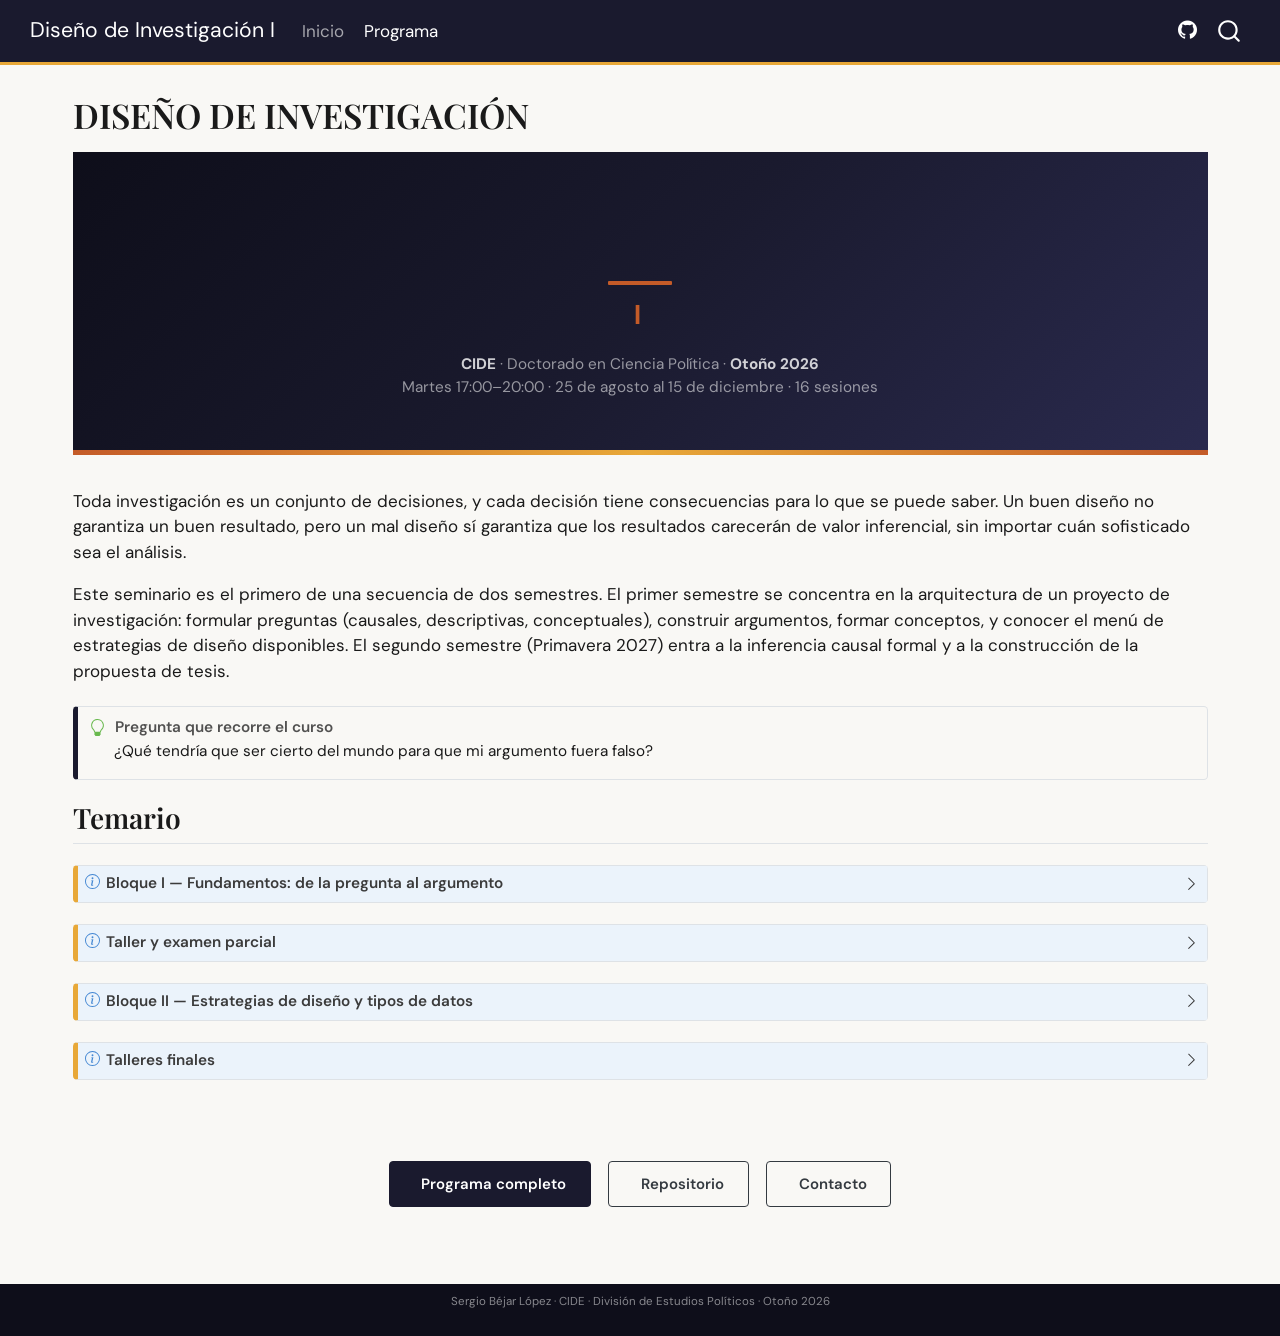
==== docs/index.html @ 7fee65a3 "Reestructurar a 14 sesiones: sesión 1 ligera, fusionar casos, agregar taller diagnóstico - Sesión 1 " ====
<!DOCTYPE html>
<html xmlns="http://www.w3.org/1999/xhtml" lang="es" xml:lang="es"><head>

<meta charset="utf-8">
<meta name="generator" content="quarto-1.7.32">

<meta name="viewport" content="width=device-width, initial-scale=1.0, user-scalable=yes">


<title>Diseño de Investigación I</title>
<style>
code{white-space: pre-wrap;}
span.smallcaps{font-variant: small-caps;}
div.columns{display: flex; gap: min(4vw, 1.5em);}
div.column{flex: auto; overflow-x: auto;}
div.hanging-indent{margin-left: 1.5em; text-indent: -1.5em;}
ul.task-list{list-style: none;}
ul.task-list li input[type="checkbox"] {
  width: 0.8em;
  margin: 0 0.8em 0.2em -1em; /* quarto-specific, see https://github.com/quarto-dev/quarto-cli/issues/4556 */ 
  vertical-align: middle;
}
</style>


<script src="site_libs/quarto-nav/quarto-nav.js"></script>
<script src="site_libs/clipboard/clipboard.min.js"></script>
<script src="site_libs/quarto-search/autocomplete.umd.js"></script>
<script src="site_libs/quarto-search/fuse.min.js"></script>
<script src="site_libs/quarto-search/quarto-search.js"></script>
<meta name="quarto:offset" content="./">
<script src="site_libs/quarto-html/quarto.js" type="module"></script>
<script src="site_libs/quarto-html/tabsets/tabsets.js" type="module"></script>
<script src="site_libs/quarto-html/popper.min.js"></script>
<script src="site_libs/quarto-html/tippy.umd.min.js"></script>
<script src="site_libs/quarto-html/anchor.min.js"></script>
<link href="site_libs/quarto-html/tippy.css" rel="stylesheet">
<link href="site_libs/quarto-html/quarto-syntax-highlighting-37eea08aefeeee20ff55810ff984fec1.css" rel="stylesheet" id="quarto-text-highlighting-styles">
<script src="site_libs/bootstrap/bootstrap.min.js"></script>
<link href="site_libs/bootstrap/bootstrap-icons.css" rel="stylesheet">
<link href="site_libs/bootstrap/bootstrap-462fdce19197b7174d4a415b400f97ed.min.css" rel="stylesheet" append-hash="true" id="quarto-bootstrap" data-mode="light">
<script id="quarto-search-options" type="application/json">{
  "location": "navbar",
  "copy-button": false,
  "collapse-after": 3,
  "panel-placement": "end",
  "type": "overlay",
  "limit": 50,
  "keyboard-shortcut": [
    "f",
    "/",
    "s"
  ],
  "show-item-context": false,
  "language": {
    "search-no-results-text": "Sin resultados",
    "search-matching-documents-text": "documentos encontrados",
    "search-copy-link-title": "Copiar el enlace en la búsqueda",
    "search-hide-matches-text": "Ocultar resultados adicionales",
    "search-more-match-text": "resultado adicional en este documento",
    "search-more-matches-text": "resultados adicionales en este documento",
    "search-clear-button-title": "Borrar",
    "search-text-placeholder": "",
    "search-detached-cancel-button-title": "Cancelar",
    "search-submit-button-title": "Enviar",
    "search-label": "Buscar"
  }
}</script>


</head>

<body class="nav-fixed quarto-light">

<div id="quarto-search-results"></div>
  <header id="quarto-header" class="headroom fixed-top">
    <nav class="navbar navbar-expand-lg " data-bs-theme="dark">
      <div class="navbar-container container-fluid">
      <div class="navbar-brand-container mx-auto">
    <a class="navbar-brand" href="./index.html">
    <span class="navbar-title">Diseño de Investigación I</span>
    </a>
  </div>
            <div id="quarto-search" class="" title="Buscar"></div>
          <button class="navbar-toggler" type="button" data-bs-toggle="collapse" data-bs-target="#navbarCollapse" aria-controls="navbarCollapse" role="menu" aria-expanded="false" aria-label="Navegación de palanca" onclick="if (window.quartoToggleHeadroom) { window.quartoToggleHeadroom(); }">
  <span class="navbar-toggler-icon"></span>
</button>
          <div class="collapse navbar-collapse" id="navbarCollapse">
            <ul class="navbar-nav navbar-nav-scroll me-auto">
  <li class="nav-item">
    <a class="nav-link active" href="./index.html" aria-current="page"> 
<span class="menu-text">Inicio</span></a>
  </li>  
  <li class="nav-item">
    <a class="nav-link" href="./programa.html"> 
<span class="menu-text">Programa</span></a>
  </li>  
</ul>
            <ul class="navbar-nav navbar-nav-scroll ms-auto">
  <li class="nav-item compact">
    <a class="nav-link" href="https://github.com/Sergio-Bejar/diseno-investigacion"> <i class="bi bi-github" role="img" aria-label="GitHub">
</i> 
<span class="menu-text"></span></a>
  </li>  
</ul>
          </div> <!-- /navcollapse -->
            <div class="quarto-navbar-tools">
</div>
      </div> <!-- /container-fluid -->
    </nav>
</header>
<!-- content -->
<div id="quarto-content" class="quarto-container page-columns page-rows-contents page-layout-full page-navbar">
<!-- sidebar -->
<!-- margin-sidebar -->
    
<!-- main -->
<main class="content column-page" id="quarto-document-content"><header id="title-block-header" class="quarto-title-block"><h1 class="title display-7">DISEÑO DE INVESTIGACIÓN</h1></header>




<div class="course-hero">
  
  <div class="accent-line"></div>
  <div class="numeral">I</div>
  <div class="meta">
    <strong>CIDE</strong> · Doctorado en Ciencia Política · <strong>Otoño 2026</strong><br>
    Martes 17:00–20:00 · 25 de agosto al 15 de diciembre · 16 sesiones
  </div>
</div>
<p>Toda investigación es un conjunto de decisiones, y cada decisión tiene consecuencias para lo que se puede saber. Un buen diseño no garantiza un buen resultado, pero un mal diseño sí garantiza que los resultados carecerán de valor inferencial, sin importar cuán sofisticado sea el análisis.</p>
<p>Este seminario es el primero de una secuencia de dos semestres. El primer semestre se concentra en la arquitectura de un proyecto de investigación: formular preguntas (causales, descriptivas, conceptuales), construir argumentos, formar conceptos, y conocer el menú de estrategias de diseño disponibles. El segundo semestre (Primavera 2027) entra a la inferencia causal formal y a la construcción de la propuesta de tesis.</p>
<div class="callout callout-style-simple callout-tip callout-titled">
<div class="callout-header d-flex align-content-center">
<div class="callout-icon-container">
<i class="callout-icon"></i>
</div>
<div class="callout-title-container flex-fill">
Pregunta que recorre el curso
</div>
</div>
<div class="callout-body-container callout-body">
<p>¿Qué tendría que ser cierto del mundo para que mi argumento fuera falso?</p>
</div>
</div>
<section id="temario" class="level2">
<h2 class="anchored" data-anchor-id="temario">Temario</h2>
<div class="callout callout-style-default callout-note callout-titled">
<div class="callout-header d-flex align-content-center" data-bs-toggle="collapse" data-bs-target=".callout-2-contents" aria-controls="callout-2" aria-expanded="false" aria-label="Toggle callout">
<div class="callout-icon-container">
<i class="callout-icon"></i>
</div>
<div class="callout-title-container flex-fill">
Bloque I — Fundamentos: de la pregunta al argumento
</div>
<div class="callout-btn-toggle d-inline-block border-0 py-1 ps-1 pe-0 float-end"><i class="callout-toggle"></i></div>
</div>
<div id="callout-2" class="callout-2-contents callout-collapse collapse">
<div class="callout-body-container callout-body">
<ul class="session-list">
  <li><span class="session-num">1</span> <span class="session-title">Presentación del curso</span>
    <div class="session-readings">Blair et al. (2023)</div>
    <div class="session-hint">Sesión ligera: presentaciones, temario, asignación de tesis doctoral</div></li>
  <li><span class="session-num">2</span> <span class="session-title">Epistemología y preguntas de investigación</span>
    <div class="session-readings">Weber (1917) · Popper (1959) · Geddes (2003)</div>
    <div class="session-hint">De la demarcación científica a la pregunta investigable</div></li>
  <li><span class="session-num">3</span> <span class="session-title">La revisión de literatura como argumento</span>
    <div class="session-readings">Knopf (2006) · Trachtenberg (2006) · Gerring (2012)</div>
    <div class="session-hint">No es un resumen: es identificar un hueco y justificar una contribución</div></li>
  <li><span class="session-num">4</span> <span class="session-title">Causalidad, mecanismos y contrafactuales</span>
    <div class="session-readings">Brady (2008) · Fearon (1991) · Morgan &amp; Winship (2015)</div>
    <div class="session-hint">¿Qué significa decir que X causa Y? Razonamiento contrafactual</div></li>
  <li><span class="session-num">5</span> <span class="session-title">Hipótesis y expectativas observables</span>
    <div class="session-readings">Geddes (2003) · KKV (1994) · Van Evera (1997)</div>
    <div class="session-hint">Derivar implicaciones comprobables y diseñar pruebas cruciales</div></li>
  <li><span class="session-num">6</span> <span class="session-title">Conceptos, medición y operacionalización</span>
    <div class="session-readings">Adcock &amp; Collier (2001) · Sartori (1970) · Gerring (2012)</div>
    <div class="session-hint">Los cuatro niveles de validez de constructo</div></li>
</ul>
</div>
</div>
</div>
<div class="callout callout-style-default callout-note callout-titled">
<div class="callout-header d-flex align-content-center" data-bs-toggle="collapse" data-bs-target=".callout-3-contents" aria-controls="callout-3" aria-expanded="false" aria-label="Toggle callout">
<div class="callout-icon-container">
<i class="callout-icon"></i>
</div>
<div class="callout-title-container flex-fill">
Taller y examen parcial
</div>
<div class="callout-btn-toggle d-inline-block border-0 py-1 ps-1 pe-0 float-end"><i class="callout-toggle"></i></div>
</div>
<div id="callout-3" class="callout-3-contents callout-collapse collapse">
<div class="callout-body-container callout-body">
<ul class="session-list">
  <li><span class="session-num">7</span> <span class="session-title">Taller intermedio: presentación de memos parciales</span>
    <div class="session-hint">Entrega: memo parcial (8–10 pp), 48 horas antes</div></li>
  <li><span class="session-num">8</span> <span class="session-title">El menú de diseños de investigación</span>
    <div class="session-readings">Blair et al. (2023) · Mahoney &amp; Goertz (2006)</div>
    <div class="session-hint">Familias de diseño y el trade-off validez interna/externa</div></li>
  <li><span class="parcial"><span class="session-num" style="background:#c45b28;">9</span> Examen parcial aplicado</span>
    <div class="session-hint">Diagnóstico de un diseño hipotético. Una hoja de conceptos permitida</div></li>
</ul>
</div>
</div>
</div>
<div class="callout callout-style-default callout-note callout-titled">
<div class="callout-header d-flex align-content-center" data-bs-toggle="collapse" data-bs-target=".callout-4-contents" aria-controls="callout-4" aria-expanded="false" aria-label="Toggle callout">
<div class="callout-icon-container">
<i class="callout-icon"></i>
</div>
<div class="callout-title-container flex-fill">
Bloque II — Estrategias de diseño y tipos de datos
</div>
<div class="callout-btn-toggle d-inline-block border-0 py-1 ps-1 pe-0 float-end"><i class="callout-toggle"></i></div>
</div>
<div id="callout-4" class="callout-4-contents callout-collapse collapse">
<div class="callout-body-container callout-body">
<ul class="session-list">
  <li><span class="session-num">10</span> <span class="session-title">Selección de casos, estudios de caso y process tracing</span>
    <div class="session-readings">Geddes (2003) · Gerring (2004) · Bennett &amp; Elman (2006)</div>
    <div class="session-hint">Selección en la VD, estudio de caso como inferencia causal</div></li>
  <li><span class="session-num">11</span> <span class="session-title">La lógica de la comparación estadística</span>
    <div class="session-readings">Achen (2005) · Snyder (2001) · KKV (1994)</div>
    <div class="session-hint">Entrega: análisis crítico de tesis doctoral (10–12 pp)</div></li>
  <li><span class="session-num">12</span> <span class="session-title">Datos, trabajo de campo y la lógica de los experimentos</span>
    <div class="session-readings">Kapiszewski et al. (2015) · Dunning (2012) · Gerber &amp; Green (2012)</div>
    <div class="session-hint">Fuentes de datos + aleatorización y experimentos naturales</div></li>
</ul>
</div>
</div>
</div>
<div class="callout callout-style-default callout-note callout-titled">
<div class="callout-header d-flex align-content-center" data-bs-toggle="collapse" data-bs-target=".callout-5-contents" aria-controls="callout-5" aria-expanded="false" aria-label="Toggle callout">
<div class="callout-icon-container">
<i class="callout-icon"></i>
</div>
<div class="callout-title-container flex-fill">
Talleres finales
</div>
<div class="callout-btn-toggle d-inline-block border-0 py-1 ps-1 pe-0 float-end"><i class="callout-toggle"></i></div>
</div>
<div id="callout-5" class="callout-5-contents callout-collapse collapse">
<div class="callout-body-container callout-body">
<ul class="session-list">
  <li><span class="session-num">13</span> <span class="session-title">Taller de diagnóstico de memos</span>
    <div class="session-hint">Retroalimentación grupal antes de la entrega final</div></li>
  <li><span class="session-num">14</span> <span class="session-title">Taller final: presentación de memos de diseño de investigación</span>
    <div class="session-hint">Entrega: memo de diseño de investigación final (15–20 pp), 48 horas antes</div></li>
</ul>
</div>
</div>
</div>
<p><br></p>
<div class="action-bar">
  <a href="programa.html" class="btn btn-primary"><i class="fas fa-file-alt"></i>&nbsp; Programa completo</a>
  <a href="https://github.com/Sergio-Bejar/diseno-investigacion" class="btn btn-outline-dark" target="_blank"><i class="fab fa-github"></i>&nbsp; Repositorio</a>
  <a href="mailto:sergio.bejar@cide.edu" class="btn btn-outline-dark"><i class="fas fa-envelope"></i>&nbsp; Contacto</a>
</div>


</section>

</main> <!-- /main -->
<script id="quarto-html-after-body" type="application/javascript">
  window.document.addEventListener("DOMContentLoaded", function (event) {
    const icon = "";
    const anchorJS = new window.AnchorJS();
    anchorJS.options = {
      placement: 'right',
      icon: icon
    };
    anchorJS.add('.anchored');
    const isCodeAnnotation = (el) => {
      for (const clz of el.classList) {
        if (clz.startsWith('code-annotation-')) {                     
          return true;
        }
      }
      return false;
    }
    const onCopySuccess = function(e) {
      // button target
      const button = e.trigger;
      // don't keep focus
      button.blur();
      // flash "checked"
      button.classList.add('code-copy-button-checked');
      var currentTitle = button.getAttribute("title");
      button.setAttribute("title", "Copiado");
      let tooltip;
      if (window.bootstrap) {
        button.setAttribute("data-bs-toggle", "tooltip");
        button.setAttribute("data-bs-placement", "left");
        button.setAttribute("data-bs-title", "Copiado");
        tooltip = new bootstrap.Tooltip(button, 
          { trigger: "manual", 
            customClass: "code-copy-button-tooltip",
            offset: [0, -8]});
        tooltip.show();    
      }
      setTimeout(function() {
        if (tooltip) {
          tooltip.hide();
          button.removeAttribute("data-bs-title");
          button.removeAttribute("data-bs-toggle");
          button.removeAttribute("data-bs-placement");
        }
        button.setAttribute("title", currentTitle);
        button.classList.remove('code-copy-button-checked');
      }, 1000);
      // clear code selection
      e.clearSelection();
    }
    const getTextToCopy = function(trigger) {
        const codeEl = trigger.previousElementSibling.cloneNode(true);
        for (const childEl of codeEl.children) {
          if (isCodeAnnotation(childEl)) {
            childEl.remove();
          }
        }
        return codeEl.innerText;
    }
    const clipboard = new window.ClipboardJS('.code-copy-button:not([data-in-quarto-modal])', {
      text: getTextToCopy
    });
    clipboard.on('success', onCopySuccess);
    if (window.document.getElementById('quarto-embedded-source-code-modal')) {
      const clipboardModal = new window.ClipboardJS('.code-copy-button[data-in-quarto-modal]', {
        text: getTextToCopy,
        container: window.document.getElementById('quarto-embedded-source-code-modal')
      });
      clipboardModal.on('success', onCopySuccess);
    }
      var localhostRegex = new RegExp(/^(?:http|https):\/\/localhost\:?[0-9]*\//);
      var mailtoRegex = new RegExp(/^mailto:/);
        var filterRegex = new RegExp("https:\/\/sergio-bejar\.github\.io\/diseno-investigacion\/");
      var isInternal = (href) => {
          return filterRegex.test(href) || localhostRegex.test(href) || mailtoRegex.test(href);
      }
      // Inspect non-navigation links and adorn them if external
     var links = window.document.querySelectorAll('a[href]:not(.nav-link):not(.navbar-brand):not(.toc-action):not(.sidebar-link):not(.sidebar-item-toggle):not(.pagination-link):not(.no-external):not([aria-hidden]):not(.dropdown-item):not(.quarto-navigation-tool):not(.about-link)');
      for (var i=0; i<links.length; i++) {
        const link = links[i];
        if (!isInternal(link.href)) {
          // undo the damage that might have been done by quarto-nav.js in the case of
          // links that we want to consider external
          if (link.dataset.originalHref !== undefined) {
            link.href = link.dataset.originalHref;
          }
        }
      }
    function tippyHover(el, contentFn, onTriggerFn, onUntriggerFn) {
      const config = {
        allowHTML: true,
        maxWidth: 500,
        delay: 100,
        arrow: false,
        appendTo: function(el) {
            return el.parentElement;
        },
        interactive: true,
        interactiveBorder: 10,
        theme: 'quarto',
        placement: 'bottom-start',
      };
      if (contentFn) {
        config.content = contentFn;
      }
      if (onTriggerFn) {
        config.onTrigger = onTriggerFn;
      }
      if (onUntriggerFn) {
        config.onUntrigger = onUntriggerFn;
      }
      window.tippy(el, config); 
    }
    const noterefs = window.document.querySelectorAll('a[role="doc-noteref"]');
    for (var i=0; i<noterefs.length; i++) {
      const ref = noterefs[i];
      tippyHover(ref, function() {
        // use id or data attribute instead here
        let href = ref.getAttribute('data-footnote-href') || ref.getAttribute('href');
        try { href = new URL(href).hash; } catch {}
        const id = href.replace(/^#\/?/, "");
        const note = window.document.getElementById(id);
        if (note) {
          return note.innerHTML;
        } else {
          return "";
        }
      });
    }
    const xrefs = window.document.querySelectorAll('a.quarto-xref');
    const processXRef = (id, note) => {
      // Strip column container classes
      const stripColumnClz = (el) => {
        el.classList.remove("page-full", "page-columns");
        if (el.children) {
          for (const child of el.children) {
            stripColumnClz(child);
          }
        }
      }
      stripColumnClz(note)
      if (id === null || id.startsWith('sec-')) {
        // Special case sections, only their first couple elements
        const container = document.createElement("div");
        if (note.children && note.children.length > 2) {
          container.appendChild(note.children[0].cloneNode(true));
          for (let i = 1; i < note.children.length; i++) {
            const child = note.children[i];
            if (child.tagName === "P" && child.innerText === "") {
              continue;
            } else {
              container.appendChild(child.cloneNode(true));
              break;
            }
          }
          if (window.Quarto?.typesetMath) {
            window.Quarto.typesetMath(container);
          }
          return container.innerHTML
        } else {
          if (window.Quarto?.typesetMath) {
            window.Quarto.typesetMath(note);
          }
          return note.innerHTML;
        }
      } else {
        // Remove any anchor links if they are present
        const anchorLink = note.querySelector('a.anchorjs-link');
        if (anchorLink) {
          anchorLink.remove();
        }
        if (window.Quarto?.typesetMath) {
          window.Quarto.typesetMath(note);
        }
        if (note.classList.contains("callout")) {
          return note.outerHTML;
        } else {
          return note.innerHTML;
        }
      }
    }
    for (var i=0; i<xrefs.length; i++) {
      const xref = xrefs[i];
      tippyHover(xref, undefined, function(instance) {
        instance.disable();
        let url = xref.getAttribute('href');
        let hash = undefined; 
        if (url.startsWith('#')) {
          hash = url;
        } else {
          try { hash = new URL(url).hash; } catch {}
        }
        if (hash) {
          const id = hash.replace(/^#\/?/, "");
          const note = window.document.getElementById(id);
          if (note !== null) {
            try {
              const html = processXRef(id, note.cloneNode(true));
              instance.setContent(html);
            } finally {
              instance.enable();
              instance.show();
            }
          } else {
            // See if we can fetch this
            fetch(url.split('#')[0])
            .then(res => res.text())
            .then(html => {
              const parser = new DOMParser();
              const htmlDoc = parser.parseFromString(html, "text/html");
              const note = htmlDoc.getElementById(id);
              if (note !== null) {
                const html = processXRef(id, note);
                instance.setContent(html);
              } 
            }).finally(() => {
              instance.enable();
              instance.show();
            });
          }
        } else {
          // See if we can fetch a full url (with no hash to target)
          // This is a special case and we should probably do some content thinning / targeting
          fetch(url)
          .then(res => res.text())
          .then(html => {
            const parser = new DOMParser();
            const htmlDoc = parser.parseFromString(html, "text/html");
            const note = htmlDoc.querySelector('main.content');
            if (note !== null) {
              // This should only happen for chapter cross references
              // (since there is no id in the URL)
              // remove the first header
              if (note.children.length > 0 && note.children[0].tagName === "HEADER") {
                note.children[0].remove();
              }
              const html = processXRef(null, note);
              instance.setContent(html);
            } 
          }).finally(() => {
            instance.enable();
            instance.show();
          });
        }
      }, function(instance) {
      });
    }
        let selectedAnnoteEl;
        const selectorForAnnotation = ( cell, annotation) => {
          let cellAttr = 'data-code-cell="' + cell + '"';
          let lineAttr = 'data-code-annotation="' +  annotation + '"';
          const selector = 'span[' + cellAttr + '][' + lineAttr + ']';
          return selector;
        }
        const selectCodeLines = (annoteEl) => {
          const doc = window.document;
          const targetCell = annoteEl.getAttribute("data-target-cell");
          const targetAnnotation = annoteEl.getAttribute("data-target-annotation");
          const annoteSpan = window.document.querySelector(selectorForAnnotation(targetCell, targetAnnotation));
          const lines = annoteSpan.getAttribute("data-code-lines").split(",");
          const lineIds = lines.map((line) => {
            return targetCell + "-" + line;
          })
          let top = null;
          let height = null;
          let parent = null;
          if (lineIds.length > 0) {
              //compute the position of the single el (top and bottom and make a div)
              const el = window.document.getElementById(lineIds[0]);
              top = el.offsetTop;
              height = el.offsetHeight;
              parent = el.parentElement.parentElement;
            if (lineIds.length > 1) {
              const lastEl = window.document.getElementById(lineIds[lineIds.length - 1]);
              const bottom = lastEl.offsetTop + lastEl.offsetHeight;
              height = bottom - top;
            }
            if (top !== null && height !== null && parent !== null) {
              // cook up a div (if necessary) and position it 
              let div = window.document.getElementById("code-annotation-line-highlight");
              if (div === null) {
                div = window.document.createElement("div");
                div.setAttribute("id", "code-annotation-line-highlight");
                div.style.position = 'absolute';
                parent.appendChild(div);
              }
              div.style.top = top - 2 + "px";
              div.style.height = height + 4 + "px";
              div.style.left = 0;
              let gutterDiv = window.document.getElementById("code-annotation-line-highlight-gutter");
              if (gutterDiv === null) {
                gutterDiv = window.document.createElement("div");
                gutterDiv.setAttribute("id", "code-annotation-line-highlight-gutter");
                gutterDiv.style.position = 'absolute';
                const codeCell = window.document.getElementById(targetCell);
                const gutter = codeCell.querySelector('.code-annotation-gutter');
                gutter.appendChild(gutterDiv);
              }
              gutterDiv.style.top = top - 2 + "px";
              gutterDiv.style.height = height + 4 + "px";
            }
            selectedAnnoteEl = annoteEl;
          }
        };
        const unselectCodeLines = () => {
          const elementsIds = ["code-annotation-line-highlight", "code-annotation-line-highlight-gutter"];
          elementsIds.forEach((elId) => {
            const div = window.document.getElementById(elId);
            if (div) {
              div.remove();
            }
          });
          selectedAnnoteEl = undefined;
        };
          // Handle positioning of the toggle
      window.addEventListener(
        "resize",
        throttle(() => {
          elRect = undefined;
          if (selectedAnnoteEl) {
            selectCodeLines(selectedAnnoteEl);
          }
        }, 10)
      );
      function throttle(fn, ms) {
      let throttle = false;
      let timer;
        return (...args) => {
          if(!throttle) { // first call gets through
              fn.apply(this, args);
              throttle = true;
          } else { // all the others get throttled
              if(timer) clearTimeout(timer); // cancel #2
              timer = setTimeout(() => {
                fn.apply(this, args);
                timer = throttle = false;
              }, ms);
          }
        };
      }
        // Attach click handler to the DT
        const annoteDls = window.document.querySelectorAll('dt[data-target-cell]');
        for (const annoteDlNode of annoteDls) {
          annoteDlNode.addEventListener('click', (event) => {
            const clickedEl = event.target;
            if (clickedEl !== selectedAnnoteEl) {
              unselectCodeLines();
              const activeEl = window.document.querySelector('dt[data-target-cell].code-annotation-active');
              if (activeEl) {
                activeEl.classList.remove('code-annotation-active');
              }
              selectCodeLines(clickedEl);
              clickedEl.classList.add('code-annotation-active');
            } else {
              // Unselect the line
              unselectCodeLines();
              clickedEl.classList.remove('code-annotation-active');
            }
          });
        }
    const findCites = (el) => {
      const parentEl = el.parentElement;
      if (parentEl) {
        const cites = parentEl.dataset.cites;
        if (cites) {
          return {
            el,
            cites: cites.split(' ')
          };
        } else {
          return findCites(el.parentElement)
        }
      } else {
        return undefined;
      }
    };
    var bibliorefs = window.document.querySelectorAll('a[role="doc-biblioref"]');
    for (var i=0; i<bibliorefs.length; i++) {
      const ref = bibliorefs[i];
      const citeInfo = findCites(ref);
      if (citeInfo) {
        tippyHover(citeInfo.el, function() {
          var popup = window.document.createElement('div');
          citeInfo.cites.forEach(function(cite) {
            var citeDiv = window.document.createElement('div');
            citeDiv.classList.add('hanging-indent');
            citeDiv.classList.add('csl-entry');
            var biblioDiv = window.document.getElementById('ref-' + cite);
            if (biblioDiv) {
              citeDiv.innerHTML = biblioDiv.innerHTML;
            }
            popup.appendChild(citeDiv);
          });
          return popup.innerHTML;
        });
      }
    }
  });
  </script>
</div> <!-- /content -->
<footer class="footer">
  <div class="nav-footer">
    <div class="nav-footer-left">
      &nbsp;
    </div>   
    <div class="nav-footer-center">
<p>Sergio Béjar López · CIDE · División de Estudios Políticos · Otoño 2026</p>
</div>
    <div class="nav-footer-right">
      &nbsp;
    </div>
  </div>
</footer>




</body></html>
---- docs/site_libs/quarto-html/tippy.css ----
.tippy-box[data-animation=fade][data-state=hidden]{opacity:0}[data-tippy-root]{max-width:calc(100vw - 10px)}.tippy-box{position:relative;background-color:#333;color:#fff;border-radius:4px;font-size:14px;line-height:1.4;white-space:normal;outline:0;transition-property:transform,visibility,opacity}.tippy-box[data-placement^=top]>.tippy-arrow{bottom:0}.tippy-box[data-placement^=top]>.tippy-arrow:before{bottom:-7px;left:0;border-width:8px 8px 0;border-top-color:initial;transform-origin:center top}.tippy-box[data-placement^=bottom]>.tippy-arrow{top:0}.tippy-box[data-placement^=bottom]>.tippy-arrow:before{top:-7px;left:0;border-width:0 8px 8px;border-bottom-color:initial;transform-origin:center bottom}.tippy-box[data-placement^=left]>.tippy-arrow{right:0}.tippy-box[data-placement^=left]>.tippy-arrow:before{border-width:8px 0 8px 8px;border-left-color:initial;right:-7px;transform-origin:center left}.tippy-box[data-placement^=right]>.tippy-arrow{left:0}.tippy-box[data-placement^=right]>.tippy-arrow:before{left:-7px;border-width:8px 8px 8px 0;border-right-color:initial;transform-origin:center right}.tippy-box[data-inertia][data-state=visible]{transition-timing-function:cubic-bezier(.54,1.5,.38,1.11)}.tippy-arrow{width:16px;height:16px;color:#333}.tippy-arrow:before{content:"";position:absolute;border-color:transparent;border-style:solid}.tippy-content{position:relative;padding:5px 9px;z-index:1}
---- docs/site_libs/quarto-html/quarto-syntax-highlighting-37eea08aefeeee20ff55810ff984fec1.css ----
/* quarto syntax highlight colors */
:root {
  --quarto-hl-ot-color: #003B4F;
  --quarto-hl-at-color: #657422;
  --quarto-hl-ss-color: #20794D;
  --quarto-hl-an-color: #5E5E5E;
  --quarto-hl-fu-color: #4758AB;
  --quarto-hl-st-color: #20794D;
  --quarto-hl-cf-color: #003B4F;
  --quarto-hl-op-color: #5E5E5E;
  --quarto-hl-er-color: #AD0000;
  --quarto-hl-bn-color: #AD0000;
  --quarto-hl-al-color: #AD0000;
  --quarto-hl-va-color: #111111;
  --quarto-hl-bu-color: inherit;
  --quarto-hl-ex-color: inherit;
  --quarto-hl-pp-color: #AD0000;
  --quarto-hl-in-color: #5E5E5E;
  --quarto-hl-vs-color: #20794D;
  --quarto-hl-wa-color: #5E5E5E;
  --quarto-hl-do-color: #5E5E5E;
  --quarto-hl-im-color: #00769E;
  --quarto-hl-ch-color: #20794D;
  --quarto-hl-dt-color: #AD0000;
  --quarto-hl-fl-color: #AD0000;
  --quarto-hl-co-color: #5E5E5E;
  --quarto-hl-cv-color: #5E5E5E;
  --quarto-hl-cn-color: #8f5902;
  --quarto-hl-sc-color: #5E5E5E;
  --quarto-hl-dv-color: #AD0000;
  --quarto-hl-kw-color: #003B4F;
}

/* other quarto variables */
:root {
  --quarto-font-monospace: SFMono-Regular, Menlo, Monaco, Consolas, "Liberation Mono", "Courier New", monospace;
}

/* syntax highlight based on Pandoc's rules */
pre > code.sourceCode > span {
  color: #003B4F;
}

code.sourceCode > span {
  color: #003B4F;
}

div.sourceCode,
div.sourceCode pre.sourceCode {
  color: #003B4F;
}

/* Normal */
code span {
  color: #003B4F;
}

/* Alert */
code span.al {
  color: #AD0000;
  font-style: inherit;
}

/* Annotation */
code span.an {
  color: #5E5E5E;
  font-style: inherit;
}

/* Attribute */
code span.at {
  color: #657422;
  font-style: inherit;
}

/* BaseN */
code span.bn {
  color: #AD0000;
  font-style: inherit;
}

/* BuiltIn */
code span.bu {
  font-style: inherit;
}

/* ControlFlow */
code span.cf {
  color: #003B4F;
  font-weight: bold;
  font-style: inherit;
}

/* Char */
code span.ch {
  color: #20794D;
  font-style: inherit;
}

/* Constant */
code span.cn {
  color: #8f5902;
  font-style: inherit;
}

/* Comment */
code span.co {
  color: #5E5E5E;
  font-style: inherit;
}

/* CommentVar */
code span.cv {
  color: #5E5E5E;
  font-style: italic;
}

/* Documentation */
code span.do {
  color: #5E5E5E;
  font-style: italic;
}

/* DataType */
code span.dt {
  color: #AD0000;
  font-style: inherit;
}

/* DecVal */
code span.dv {
  color: #AD0000;
  font-style: inherit;
}

/* Error */
code span.er {
  color: #AD0000;
  font-style: inherit;
}

/* Extension */
code span.ex {
  font-style: inherit;
}

/* Float */
code span.fl {
  color: #AD0000;
  font-style: inherit;
}

/* Function */
code span.fu {
  color: #4758AB;
  font-style: inherit;
}

/* Import */
code span.im {
  color: #00769E;
  font-style: inherit;
}

/* Information */
code span.in {
  color: #5E5E5E;
  font-style: inherit;
}

/* Keyword */
code span.kw {
  color: #003B4F;
  font-weight: bold;
  font-style: inherit;
}

/* Operator */
code span.op {
  color: #5E5E5E;
  font-style: inherit;
}

/* Other */
code span.ot {
  color: #003B4F;
  font-style: inherit;
}

/* Preprocessor */
code span.pp {
  color: #AD0000;
  font-style: inherit;
}

/* SpecialChar */
code span.sc {
  color: #5E5E5E;
  font-style: inherit;
}

/* SpecialString */
code span.ss {
  color: #20794D;
  font-style: inherit;
}

/* String */
code span.st {
  color: #20794D;
  font-style: inherit;
}

/* Variable */
code span.va {
  color: #111111;
  font-style: inherit;
}

/* VerbatimString */
code span.vs {
  color: #20794D;
  font-style: inherit;
}

/* Warning */
code span.wa {
  color: #5E5E5E;
  font-style: italic;
}

.prevent-inlining {
  content: "</";
}

/*# sourceMappingURL=27d3d809615f7771493d095567f04340.css.map */
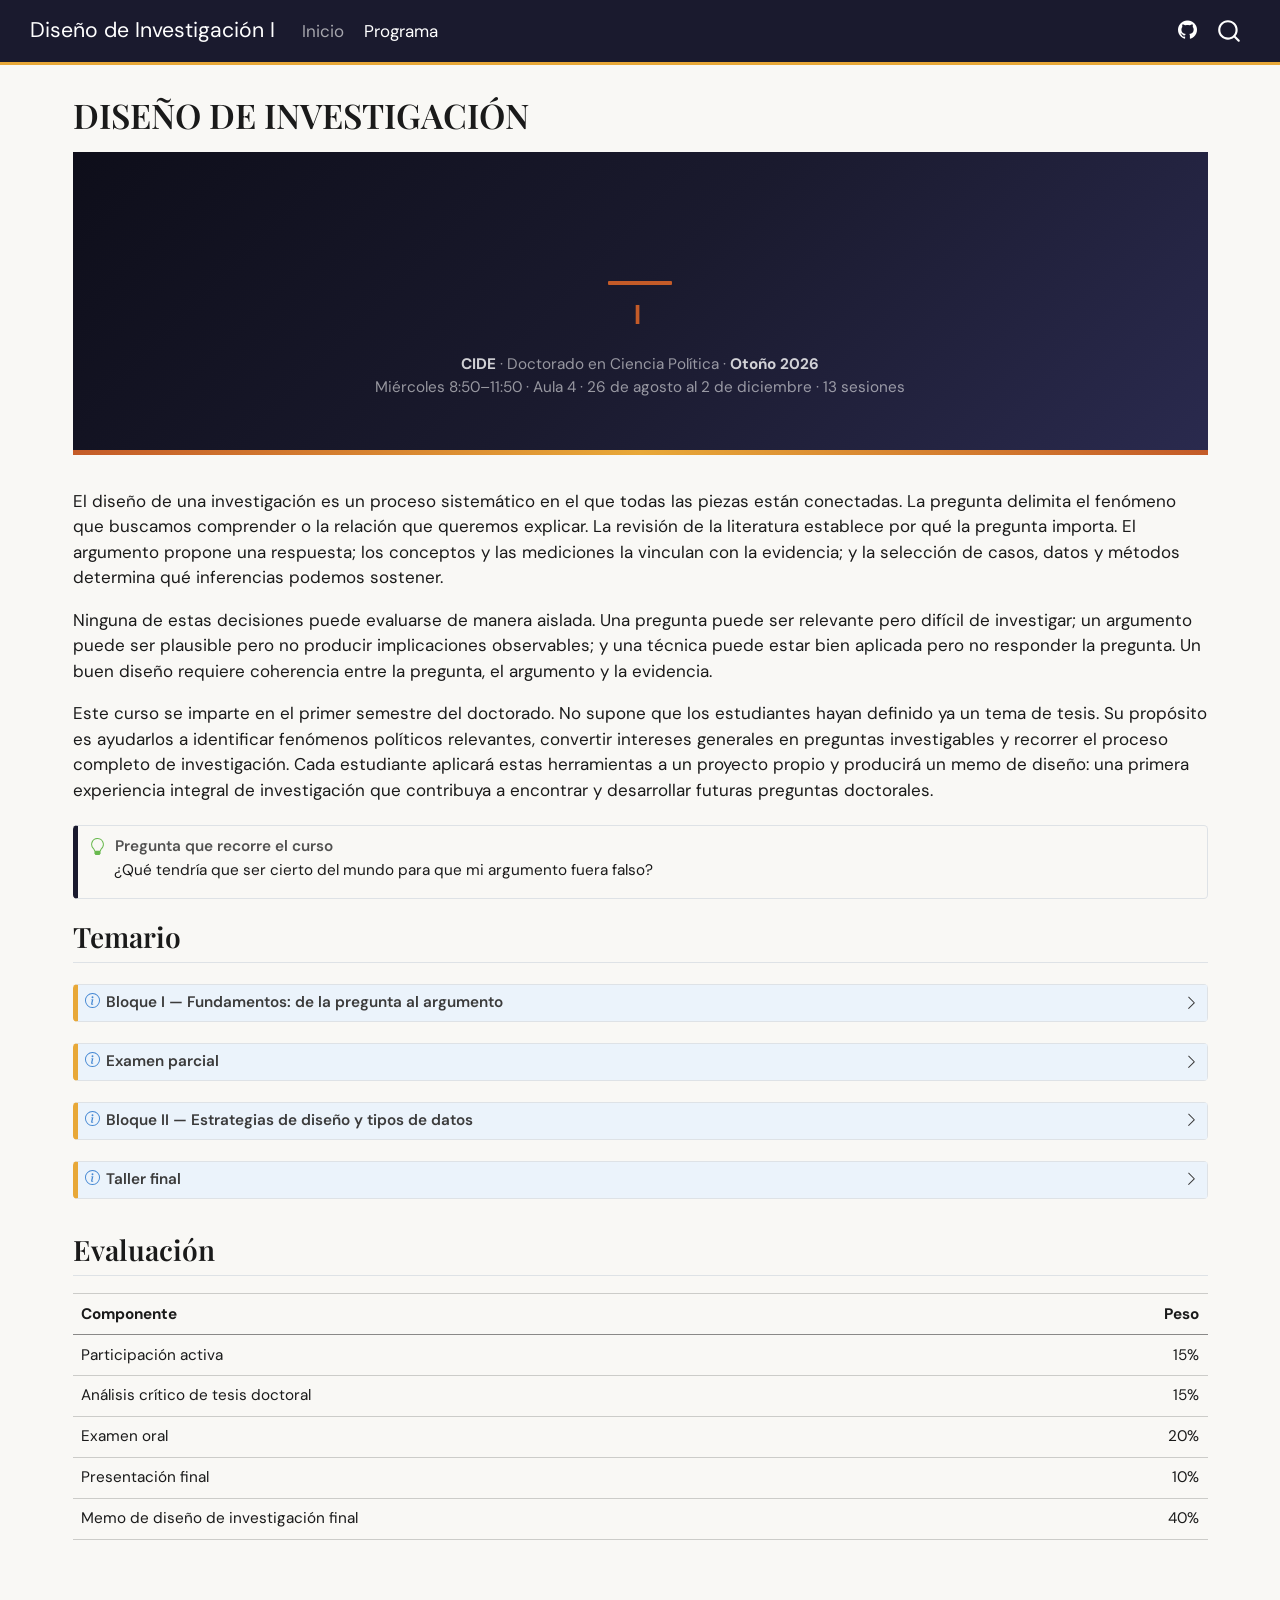
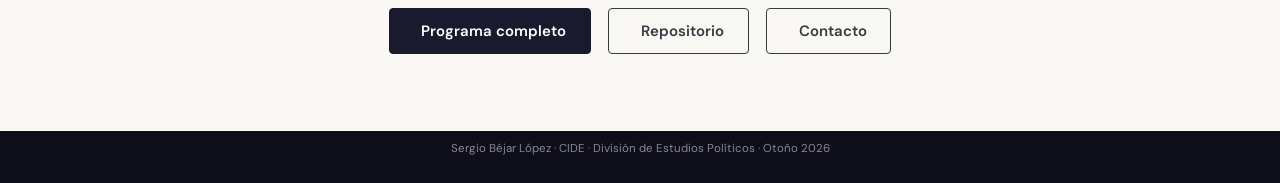
==== commit 867f363e: "Sincronizar la portada del sitio con el temario Actualiza el overview, horario, salón, calendario, 1" ====
--- a/docs/index.html
+++ b/docs/index.html
@@ -126,11 +126,12 @@
   <div class="numeral">I</div>
   <div class="meta">
     <strong>CIDE</strong> · Doctorado en Ciencia Política · <strong>Otoño 2026</strong><br>
-    Martes 17:00–20:00 · 25 de agosto al 15 de diciembre · 16 sesiones
+    Miércoles 8:50–11:50 · Aula 4 · 26 de agosto al 2 de diciembre · 13 sesiones
   </div>
 </div>
-<p>Toda investigación es un conjunto de decisiones, y cada decisión tiene consecuencias para lo que se puede saber. Un buen diseño no garantiza un buen resultado, pero un mal diseño sí garantiza que los resultados carecerán de valor inferencial, sin importar cuán sofisticado sea el análisis.</p>
-<p>Este seminario es el primero de una secuencia de dos semestres. El primer semestre se concentra en la arquitectura de un proyecto de investigación: formular preguntas (causales, descriptivas, conceptuales), construir argumentos, formar conceptos, y conocer el menú de estrategias de diseño disponibles. El segundo semestre (Primavera 2027) entra a la inferencia causal formal y a la construcción de la propuesta de tesis.</p>
+<p>El diseño de una investigación es un proceso sistemático en el que todas las piezas están conectadas. La pregunta delimita el fenómeno que buscamos comprender o la relación que queremos explicar. La revisión de la literatura establece por qué la pregunta importa. El argumento propone una respuesta; los conceptos y las mediciones la vinculan con la evidencia; y la selección de casos, datos y métodos determina qué inferencias podemos sostener.</p>
+<p>Ninguna de estas decisiones puede evaluarse de manera aislada. Una pregunta puede ser relevante pero difícil de investigar; un argumento puede ser plausible pero no producir implicaciones observables; y una técnica puede estar bien aplicada pero no responder la pregunta. Un buen diseño requiere coherencia entre la pregunta, el argumento y la evidencia.</p>
+<p>Este curso se imparte en el primer semestre del doctorado. No supone que los estudiantes hayan definido ya un tema de tesis. Su propósito es ayudarlos a identificar fenómenos políticos relevantes, convertir intereses generales en preguntas investigables y recorrer el proceso completo de investigación. Cada estudiante aplicará estas herramientas a un proyecto propio y producirá un memo de diseño: una primera experiencia integral de investigación que contribuya a encontrar y desarrollar futuras preguntas doctorales.</p>
 <div class="callout callout-style-simple callout-tip callout-titled">
 <div class="callout-header d-flex align-content-center">
 <div class="callout-icon-container">
@@ -159,25 +160,29 @@
 <div id="callout-2" class="callout-2-contents callout-collapse collapse">
 <div class="callout-body-container callout-body">
 <ul class="session-list">
-  <li><span class="session-num">1</span> <span class="session-title">Presentación del curso</span>
+  <li><span class="session-num">1</span> <span class="session-title">Presentación del curso e introducción a la epistemología</span>
     <div class="session-readings">Blair et al. (2023)</div>
-    <div class="session-hint">Sesión ligera: presentaciones, temario, asignación de tesis doctoral</div></li>
+    <div class="session-hint"><strong>26 ago.</strong> · Presentaciones, temario y primeras preguntas sobre el conocimiento científico</div></li>
   <li><span class="session-num">2</span> <span class="session-title">Epistemología y preguntas de investigación</span>
     <div class="session-readings">Weber (1917) · Popper (1959) · Geddes (2003)</div>
-    <div class="session-hint">De la demarcación científica a la pregunta investigable</div></li>
+    <div class="session-hint"><strong>2 sep.</strong> · De la demarcación científica a la pregunta investigable</div></li>
   <li><span class="session-num">3</span> <span class="session-title">La revisión de literatura como argumento</span>
     <div class="session-readings">Knopf (2006) · Trachtenberg (2006) · Gerring (2012)</div>
-    <div class="session-hint">No es un resumen: es identificar un hueco y justificar una contribución</div></li>
-  <li><span class="session-num">4</span> <span class="session-title">Causalidad, mecanismos y contrafactuales</span>
-    <div class="session-readings">Brady (2008) · Fearon (1991) · Morgan &amp; Winship (2015)</div>
-    <div class="session-hint">¿Qué significa decir que X causa Y? Razonamiento contrafactual</div></li>
-  <li><span class="session-num">5</span> <span class="session-title">Hipótesis y expectativas observables</span>
+    <div class="session-hint"><strong>9 sep.</strong> · Identificar un hueco y justificar una contribución</div></li>
+  <li><span class="session-num">4</span> <span class="session-title">Causalidad I: argumentos causales y contrafactuales</span>
+    <div class="session-readings">Brady (2008) · Fearon (1991)</div>
+    <div class="session-hint"><strong>23 sep.</strong> · ¿Qué significa decir que X causa Y?</div></li>
+  <li><span class="session-num">5</span> <span class="session-title">Causalidad II: mecanismos y amenazas a la inferencia</span>
+    <div class="session-readings">Morgan &amp; Winship (2015)</div>
+    <div class="session-hint"><strong>30 sep.</strong> · Mecanismos y credibilidad de las inferencias causales</div></li>
+  <li><span class="session-num">6</span> <span class="session-title">Hipótesis y expectativas observables</span>
     <div class="session-readings">Geddes (2003) · KKV (1994) · Van Evera (1997)</div>
-    <div class="session-hint">Derivar implicaciones comprobables y diseñar pruebas cruciales</div></li>
-  <li><span class="session-num">6</span> <span class="session-title">Conceptos, medición y operacionalización</span>
-    <div class="session-readings">Adcock &amp; Collier (2001) · Sartori (1970) · Gerring (2012)</div>
-    <div class="session-hint">Los cuatro niveles de validez de constructo</div></li>
+    <div class="session-hint"><strong>7 oct.</strong> · Derivar implicaciones comprobables y diseñar pruebas cruciales</div></li>
+  <li><span class="session-num">7</span> <span class="session-title">Conceptos, medición y menú de diseños</span>
+    <div class="session-readings">Adcock &amp; Collier (2001) · Sartori (1970) · Blair et al. (2023) · Mahoney &amp; Goertz (2006)</div>
+    <div class="session-hint"><strong>14 oct.</strong> · Validez de constructo y familias de diseño</div></li>
 </ul>
+<p><em>No hay clase el 16 de septiembre.</em></p>
 </div>
 </div>
 </div>
@@ -187,21 +192,17 @@
 <i class="callout-icon"></i>
 </div>
 <div class="callout-title-container flex-fill">
-Taller y examen parcial
+Examen parcial
 </div>
 <div class="callout-btn-toggle d-inline-block border-0 py-1 ps-1 pe-0 float-end"><i class="callout-toggle"></i></div>
 </div>
 <div id="callout-3" class="callout-3-contents callout-collapse collapse">
 <div class="callout-body-container callout-body">
 <ul class="session-list">
-  <li><span class="session-num">7</span> <span class="session-title">Taller intermedio: presentación de memos parciales</span>
-    <div class="session-hint">Entrega: memo parcial (8–10 pp), 48 horas antes</div></li>
-  <li><span class="session-num">8</span> <span class="session-title">El menú de diseños de investigación</span>
-    <div class="session-readings">Blair et al. (2023) · Mahoney &amp; Goertz (2006)</div>
-    <div class="session-hint">Familias de diseño y el trade-off validez interna/externa</div></li>
-  <li><span class="parcial"><span class="session-num" style="background:#c45b28;">9</span> Examen parcial aplicado</span>
-    <div class="session-hint">Diagnóstico de un diseño hipotético. Una hoja de conceptos permitida</div></li>
+  <li><span class="parcial"><span class="session-num" style="background:#c45b28;">8</span> Examen oral</span>
+    <div class="session-hint"><strong>21 oct.</strong> · Diagnóstico oral de un diseño de investigación; aproximadamente 20 minutos por estudiante</div></li>
 </ul>
+<p><em>No hay clase el 28 de octubre (conferencia WAPOR, UNAM).</em></p>
 </div>
 </div>
 </div>
@@ -218,15 +219,18 @@
 <div id="callout-4" class="callout-4-contents callout-collapse collapse">
 <div class="callout-body-container callout-body">
 <ul class="session-list">
-  <li><span class="session-num">10</span> <span class="session-title">Selección de casos, estudios de caso y process tracing</span>
-    <div class="session-readings">Geddes (2003) · Gerring (2004) · Bennett &amp; Elman (2006)</div>
-    <div class="session-hint">Selección en la VD, estudio de caso como inferencia causal</div></li>
+  <li><span class="session-num">9</span> <span class="session-title">Selección de casos I: lógica y sesgos de selección</span>
+    <div class="session-readings">Geddes (2003) · Gerring (2004) · Seawright &amp; Gerring (2008)</div>
+    <div class="session-hint"><strong>4 nov.</strong> · Selección en la variable dependiente y estrategias de selección</div></li>
+  <li><span class="session-num">10</span> <span class="session-title">Selección de casos II: estudios de caso y process tracing</span>
+    <div class="session-readings">Bennett &amp; Elman (2006) · Collier (2011)</div>
+    <div class="session-hint"><strong>11 nov.</strong> · El estudio de caso como estrategia de inferencia causal</div></li>
   <li><span class="session-num">11</span> <span class="session-title">La lógica de la comparación estadística</span>
     <div class="session-readings">Achen (2005) · Snyder (2001) · KKV (1994)</div>
-    <div class="session-hint">Entrega: análisis crítico de tesis doctoral (10–12 pp)</div></li>
+    <div class="session-hint"><strong>18 nov.</strong> · Entrega: análisis crítico de tesis doctoral (10–12 pp)</div></li>
   <li><span class="session-num">12</span> <span class="session-title">Datos, trabajo de campo y la lógica de los experimentos</span>
     <div class="session-readings">Kapiszewski et al. (2015) · Dunning (2012) · Gerber &amp; Green (2012)</div>
-    <div class="session-hint">Fuentes de datos + aleatorización y experimentos naturales</div></li>
+    <div class="session-hint"><strong>25 nov.</strong> · Fuentes de datos, aleatorización y experimentos naturales</div></li>
 </ul>
 </div>
 </div>
@@ -237,21 +241,52 @@
 <i class="callout-icon"></i>
 </div>
 <div class="callout-title-container flex-fill">
-Talleres finales
+Taller final
 </div>
 <div class="callout-btn-toggle d-inline-block border-0 py-1 ps-1 pe-0 float-end"><i class="callout-toggle"></i></div>
 </div>
 <div id="callout-5" class="callout-5-contents callout-collapse collapse">
 <div class="callout-body-container callout-body">
 <ul class="session-list">
-  <li><span class="session-num">13</span> <span class="session-title">Taller de diagnóstico de memos</span>
-    <div class="session-hint">Retroalimentación grupal antes de la entrega final</div></li>
-  <li><span class="session-num">14</span> <span class="session-title">Taller final: presentación de memos de diseño de investigación</span>
-    <div class="session-hint">Entrega: memo de diseño de investigación final (15–20 pp), 48 horas antes</div></li>
+  <li><span class="session-num">13</span> <span class="session-title">Presentación de memos de diseño de investigación</span>
+    <div class="session-hint"><strong>2 dic.</strong> · Entrega: memo final (15–20 pp), 48 horas antes</div></li>
 </ul>
 </div>
 </div>
 </div>
+</section>
+<section id="evaluación" class="level2">
+<h2 class="anchored" data-anchor-id="evaluación">Evaluación</h2>
+<table class="caption-top table">
+<thead>
+<tr class="header">
+<th style="text-align: left;">Componente</th>
+<th style="text-align: right;">Peso</th>
+</tr>
+</thead>
+<tbody>
+<tr class="odd">
+<td style="text-align: left;">Participación activa</td>
+<td style="text-align: right;">15%</td>
+</tr>
+<tr class="even">
+<td style="text-align: left;">Análisis crítico de tesis doctoral</td>
+<td style="text-align: right;">15%</td>
+</tr>
+<tr class="odd">
+<td style="text-align: left;">Examen oral</td>
+<td style="text-align: right;">20%</td>
+</tr>
+<tr class="even">
+<td style="text-align: left;">Presentación final</td>
+<td style="text-align: right;">10%</td>
+</tr>
+<tr class="odd">
+<td style="text-align: left;">Memo de diseño de investigación final</td>
+<td style="text-align: right;">40%</td>
+</tr>
+</tbody>
+</table>
 <p><br></p>
 <div class="action-bar">
   <a href="programa.html" class="btn btn-primary"><i class="fas fa-file-alt"></i>&nbsp; Programa completo</a>
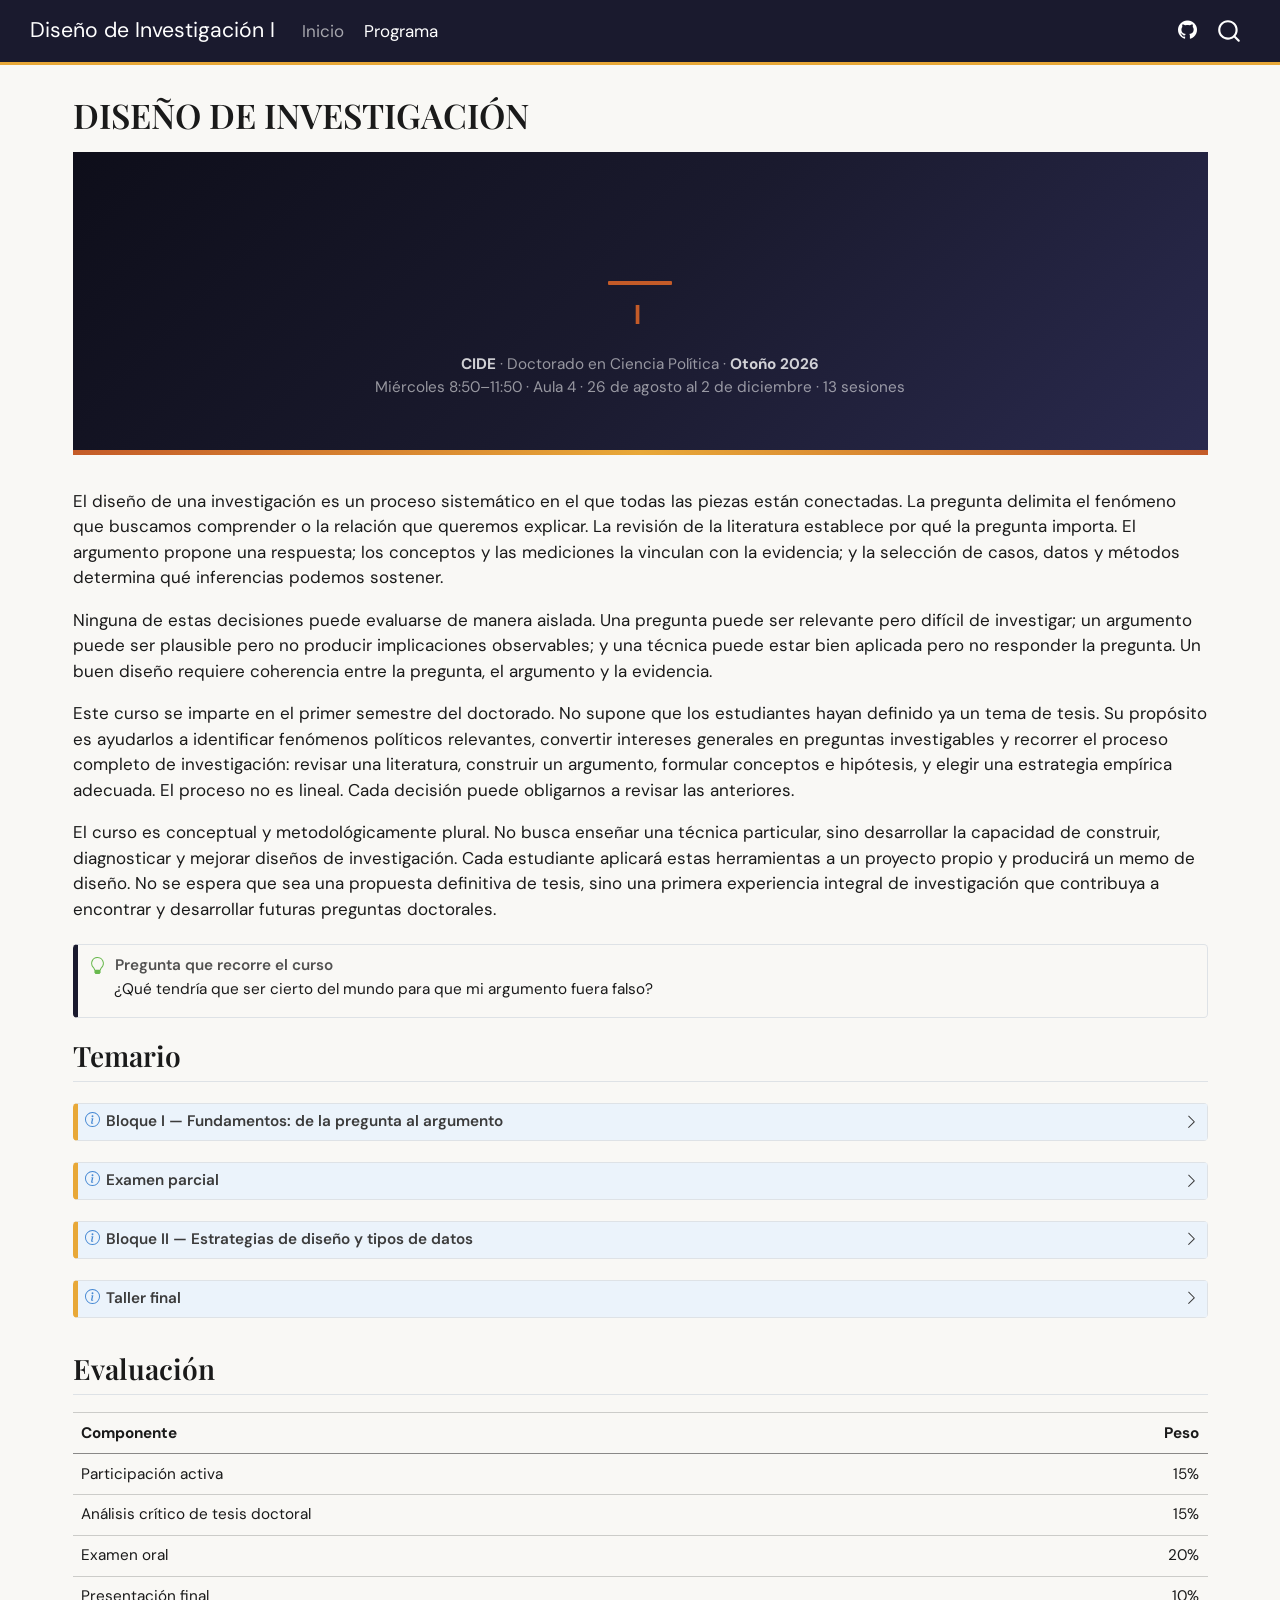
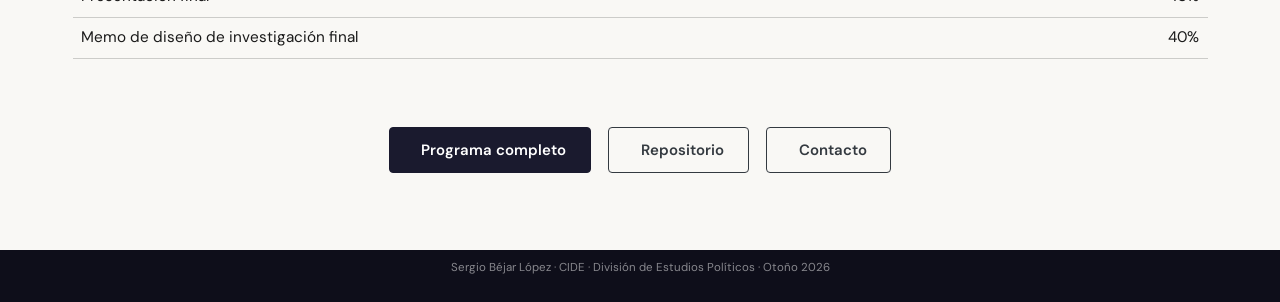
==== commit a3f769c2: "Corregir descripción y centrar encabezado del sitio Restaura la versión acordada de la descripción d" ====
--- a/docs/index.html
+++ b/docs/index.html
@@ -38,7 +38,7 @@
 <link href="site_libs/quarto-html/quarto-syntax-highlighting-37eea08aefeeee20ff55810ff984fec1.css" rel="stylesheet" id="quarto-text-highlighting-styles">
 <script src="site_libs/bootstrap/bootstrap.min.js"></script>
 <link href="site_libs/bootstrap/bootstrap-icons.css" rel="stylesheet">
-<link href="site_libs/bootstrap/bootstrap-462fdce19197b7174d4a415b400f97ed.min.css" rel="stylesheet" append-hash="true" id="quarto-bootstrap" data-mode="light">
+<link href="site_libs/bootstrap/bootstrap-8301a78ce714087c76577a75b21f35fc.min.css" rel="stylesheet" append-hash="true" id="quarto-bootstrap" data-mode="light">
 <script id="quarto-search-options" type="application/json">{
   "location": "navbar",
   "copy-button": false,
@@ -131,7 +131,8 @@
 </div>
 <p>El diseño de una investigación es un proceso sistemático en el que todas las piezas están conectadas. La pregunta delimita el fenómeno que buscamos comprender o la relación que queremos explicar. La revisión de la literatura establece por qué la pregunta importa. El argumento propone una respuesta; los conceptos y las mediciones la vinculan con la evidencia; y la selección de casos, datos y métodos determina qué inferencias podemos sostener.</p>
 <p>Ninguna de estas decisiones puede evaluarse de manera aislada. Una pregunta puede ser relevante pero difícil de investigar; un argumento puede ser plausible pero no producir implicaciones observables; y una técnica puede estar bien aplicada pero no responder la pregunta. Un buen diseño requiere coherencia entre la pregunta, el argumento y la evidencia.</p>
-<p>Este curso se imparte en el primer semestre del doctorado. No supone que los estudiantes hayan definido ya un tema de tesis. Su propósito es ayudarlos a identificar fenómenos políticos relevantes, convertir intereses generales en preguntas investigables y recorrer el proceso completo de investigación. Cada estudiante aplicará estas herramientas a un proyecto propio y producirá un memo de diseño: una primera experiencia integral de investigación que contribuya a encontrar y desarrollar futuras preguntas doctorales.</p>
+<p>Este curso se imparte en el primer semestre del doctorado. No supone que los estudiantes hayan definido ya un tema de tesis. Su propósito es ayudarlos a identificar fenómenos políticos relevantes, convertir intereses generales en preguntas investigables y recorrer el proceso completo de investigación: revisar una literatura, construir un argumento, formular conceptos e hipótesis, y elegir una estrategia empírica adecuada. El proceso no es lineal. Cada decisión puede obligarnos a revisar las anteriores.</p>
+<p>El curso es conceptual y metodológicamente plural. No busca enseñar una técnica particular, sino desarrollar la capacidad de construir, diagnosticar y mejorar diseños de investigación. Cada estudiante aplicará estas herramientas a un proyecto propio y producirá un memo de diseño. No se espera que sea una propuesta definitiva de tesis, sino una primera experiencia integral de investigación que contribuya a encontrar y desarrollar futuras preguntas doctorales.</p>
 <div class="callout callout-style-simple callout-tip callout-titled">
 <div class="callout-header d-flex align-content-center">
 <div class="callout-icon-container">
